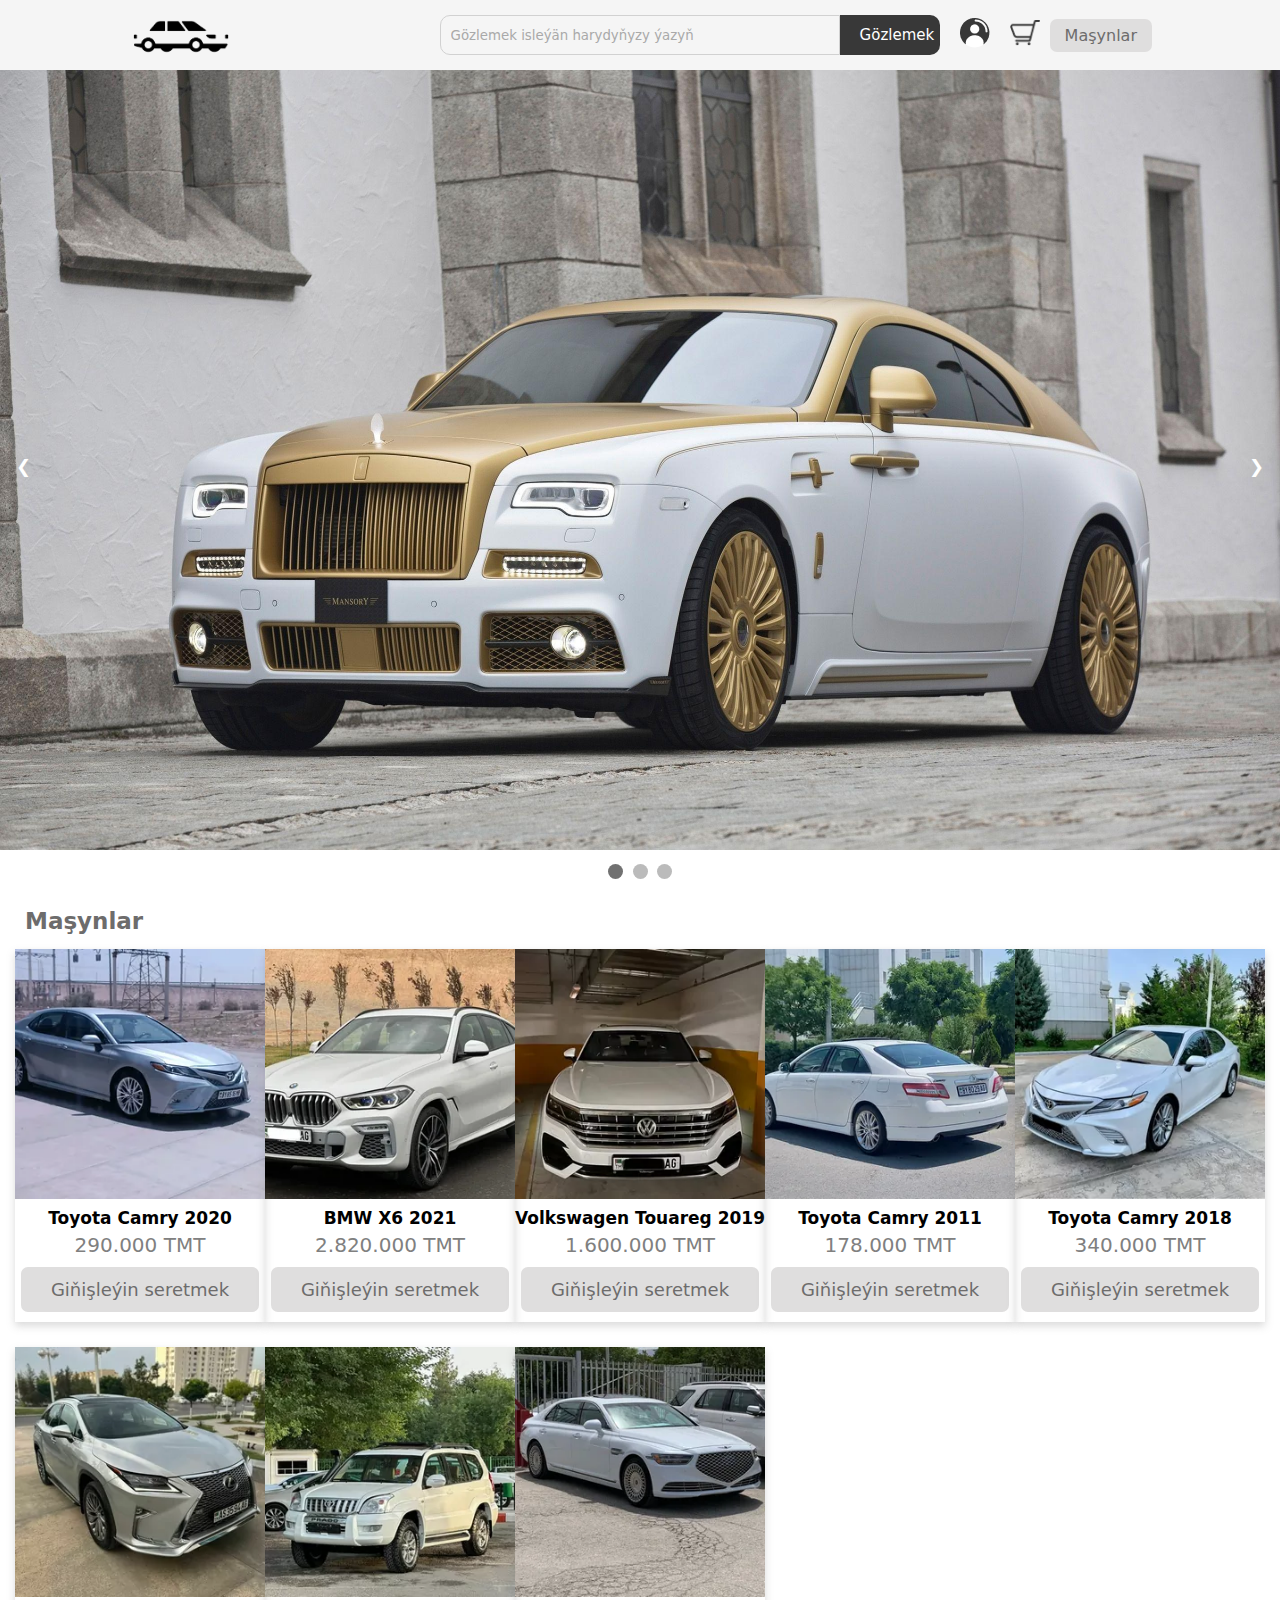
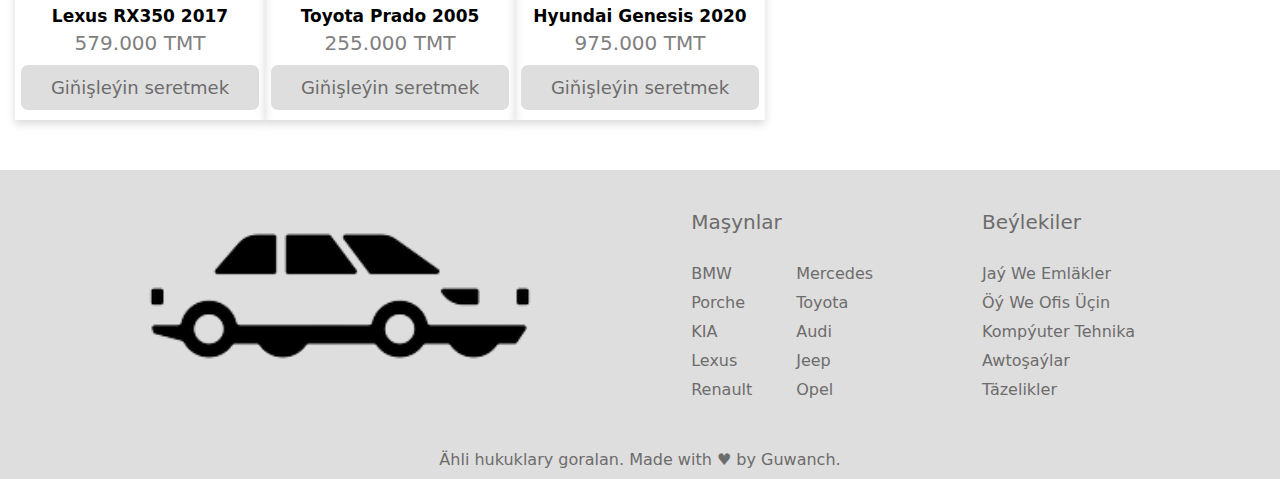
==== index.html @ 46a743f5 "simple e-commerce" ====
<!DOCTYPE html>
<html lang="en">

<head>
    <meta charset="UTF-8">
    <meta name="viewport" content="width=device-width, initial-scale=1.0">
    <title>Masyn bazar</title>
    <link rel="stylesheet" href="styles.css">
</head>

<body>
    <nav class="navbar">
        <div class="nav">
            <img src="img/dark-logo.png" class="brand-logo" alt="">
            <div class="nav-items">
                <div class="search">
                    <input type="text" class="search-box" placeholder="Gözlemek isleýän harydyňyzy ýazyň">
                    <button class="search-btn">Gözlemek</button>
                </div>
                <a href="#"><img src="img/user.png" alt=""></a>
                <a href="#"><img src="img/cart.png" alt=""></a>
                <div class="dropdown">
                    <button onclick="myFunction()" class="dropbtn">Maşynlar</button>
                    <div id="myDropdown" class="dropdown-content">
                        <a href="products/product1.html">Toyota Camry 2020</a>
                        <a href="products/product2.html">BMW X6 2021</a>
                        <a href="products/product3.html">Volkswagen Touareg 2019</a>
                        <a href="products/product4.html">Toyota Camry 2011</a>
                        <a href="products/product5.html">Toyota Camry 2018</a>
                        <a href="products/product6.html">Lexus RX350 2017</a>
                        <a href="products/product7.html">Toyota Prado 2005</a>
                        <a href="products/product8.html">Hyundai Genesis 2020</a>
                    </div>
                </div>
            </div>
        </div>
    </nav>
    <!-- SLider -->
    <div class="slideshow-container">

        <div class="mySlides fade">
            <img src="img/slider1.jpg" style="width:100%">
        </div>

        <div class="mySlides fade">
            <img src="img/slider2.jpg" style="width:100%">
        </div>

        <div class="mySlides fade">
            <img src="img/slider3.jpg" style="width:100%">
        </div>

        <a class="prev" onclick="plusSlides(-1)">❮</a>
        <a class="next" onclick="plusSlides(1)">❯</a>

    </div>

    <div style="text-align:center">
        <span class="dot" onclick="currentSlide(1)"></span>
        <span class="dot" onclick="currentSlide(2)"></span>
        <span class="dot" onclick="currentSlide(3)"></span>
    </div>

    <!-- Products -->
    <h2 class="category-name">Maşynlar</h2>
    <div class="product-container">

        <div class="card">
            <img src="img/product1.webp" alt="Denim Jeans" style="width:100%">
            <h1>Toyota Camry 2020</h1>
            <p class="price">290.000 TMT</p>
            <a href="products/product1.html"><button>Giňişleýin seretmek</button></a>
        </div>

        <div class="card">
            <img src="img/product2.webp" alt="Denim Jeans" style="width:100%">
            <h1>BMW X6 2021</h1>
            <p class="price">2.820.000 TMT</p>
            <a href="products/product2.html"><button>Giňişleýin seretmek</button></a>
        </div>

        <div class="card">
            <img src="img/product3.webp" alt="Denim Jeans" style="width:100%">
            <h1>Volkswagen Touareg 2019</h1>
            <p class="price">1.600.000 TMT</p>
            <a href="products/product3.html"><button>Giňişleýin seretmek</button></a>
        </div>

        <div class="card">
            <img src="img/product4.webp" alt="Denim Jeans" style="width:100%">
            <h1>Toyota Camry 2011</h1>
            <p class="price">178.000 TMT</p>
            <a href="products/product4.html"><button>Giňişleýin seretmek</button></a>
        </div>

        <div class="card">
            <img src="img/product5.webp" alt="Denim Jeans" style="width:100%">
            <h1>Toyota Camry 2018</h1>
            <p class="price">340.000 TMT</p>
            <a href="products/product5.html"><button>Giňişleýin seretmek</button></a>
        </div>

        <div class="card">
            <img src="img/product6.webp" alt="Denim Jeans" style="width:100%">
            <h1>Lexus RX350 2017</h1>
            <p class="price">579.000 TMT</p>
            <a href="products/product6.html"><button>Giňişleýin seretmek</button></a>
        </div>

        <div class="card">
            <img src="img/product7.webp" alt="Denim Jeans" style="width:100%">
            <h1>Toyota Prado 2005</h1>
            <p class="price">255.000 TMT</p>
            <a href="products/product7.html"><button>Giňişleýin seretmek</button></a>
        </div>

        <div class="card">
            <img src="img/product8.webp" alt="Denim Jeans" style="width:100%">
            <h1>Hyundai Genesis 2020</h1>
            <p class="price">975.000 TMT</p>
            <a href="products/product8.html"><button>Giňişleýin seretmek</button></a>
        </div>


    </div>

    <footer>
        <div class="footer-content">
            <img src="img/dark-logo.png" class="logo" alt="">
            <div class="footer-ul-container">
                <ul class="category">
                    <li class="category-title">Maşynlar</li>
                    <li><a href="#" class="footer-link">BMW</a></li>
                    <li><a href="#" class="footer-link">Mercedes</a></li>
                    <li><a href="#" class="footer-link">Porche</a></li>
                    <li><a href="#" class="footer-link">Toyota</a></li>
                    <li><a href="#" class="footer-link">KIA</a></li>
                    <li><a href="#" class="footer-link">Audi</a></li>
                    <li><a href="#" class="footer-link">Lexus</a></li>
                    <li><a href="#" class="footer-link">Jeep</a></li>
                    <li><a href="#" class="footer-link">Renault</a></li>
                    <li><a href="#" class="footer-link">Opel</a></li>
                </ul>
                <ul class="second-category">
                    <li class="category-title">Beýlekiler</li>
                    <li><a href="#" class="footer-link">Jaý we emläkler</a></li>
                    <li><a href="#" class="footer-link">Öý we ofis üçin</a></li>
                    <li><a href="#" class="footer-link">Kompýuter tehnika</a></li>
                    <li><a href="#" class="footer-link">Awtoşaýlar</a></li>
                    <li><a href="#" class="footer-link">Täzelikler</a></li>
                </ul>
            </div>
        </div>
        <p class="footer-credit">Ähli hukuklary goralan. Made with ♥ by Guwanch.</p>
    </footer>

    <script>
        let slideIndex = 1;
        showSlides(slideIndex);

        function plusSlides(n) {
            showSlides(slideIndex += n);
        }

        function currentSlide(n) {
            showSlides(slideIndex = n);
        }

        function showSlides(n) {
            let i;
            let slides = document.getElementsByClassName("mySlides");
            let dots = document.getElementsByClassName("dot");
            if (n > slides.length) {
                slideIndex = 1
            }
            if (n < 1) {
                slideIndex = slides.length
            }
            for (i = 0; i < slides.length; i++) {
                slides[i].style.display = "none";
            }
            for (i = 0; i < dots.length; i++) {
                dots[i].className = dots[i].className.replace(" active", "");
            }
            slides[slideIndex - 1].style.display = "block";
            dots[slideIndex - 1].className += " active";
        }

        function myFunction() {
            document.getElementById("myDropdown").classList.toggle("show");
        }

        // Close the dropdown if the user clicks outside of it
        window.onclick = function (event) {
            if (!event.target.matches('.dropbtn')) {
                var dropdowns = document.getElementsByClassName("dropdown-content");
                var i;
                for (i = 0; i < dropdowns.length; i++) {
                    var openDropdown = dropdowns[i];
                    if (openDropdown.classList.contains('show')) {
                        openDropdown.classList.remove('show');
                    }
                }
            }
        }
    </script>

</body>

</html>
---- styles.css ----
* {
    margin: 0;
    padding: 0;
    box-sizing: border-box;
    font-family: 'system-ui', sans-serif;
}

.navbar {
    position: sticky;
    top: 0;
    left: 0;
    width: 100%;
    background: #f5f5f5;
    z-index: 9;
}

.nav {
    padding: 10px 10vw;
    display: flex;
    justify-content: space-between;
    align-items: center;
    height: 70px;
}

.brand-logo {
    height: 40px;
}

.nav-items {
    display: flex;
    align-items: center;
}

.search {
    width: 500px;
    display: flex;
}

.search-box {
    width: 80%;
    height: 40px;
    padding: 10px;
    border-top-left-radius: 10px;
    border-bottom-left-radius: 10px;
    border: 1px solid #d1d1d1;
    background: none;
    color: #4e4e4e;
    outline: none;
}

.search-btn {
    width: 20%;
    height: 40px;
    padding: 10px 20px;
    border: none;
    outline: none;
    cursor: pointer;
    background: #383838;
    color: #fff;
    text-transform: capitalize;
    font-size: 15px;
    border-top-right-radius: 10px;
    border-bottom-right-radius: 10px;
}

.search-box::placeholder {
    color: #a9a9a9;
}

.nav-items a {
    margin-left: 20px;
}

.nav-items a img {
    width: 30px;
}

/* SLider */
* {
    box-sizing: border-box
}

.mySlides {
    display: none;
}

.mySlides>img {
    max-width: 100%;
    height: calc(100vh - 120px);
}

.slideshow-container {
    max-width: 100vw;
    position: relative;
    margin: auto;
}

.prev,
.next {
    cursor: pointer;
    position: absolute;
    top: 50%;
    width: auto;
    padding: 16px;
    margin-top: -22px;
    color: white;
    font-weight: bold;
    font-size: 18px;
    transition: 0.6s ease;
    border-radius: 0 3px 3px 0;
    user-select: none;
}

.next {
    right: 0;
    border-radius: 3px 0 0 3px;
}

.prev:hover,
.next:hover {
    background-color: rgba(0, 0, 0, 0.8);
}

.dot {
    cursor: pointer;
    height: 15px;
    width: 15px;
    margin: 10px 2px;
    background-color: #bbb;
    border-radius: 50%;
    display: inline-block;
    transition: background-color 0.6s ease;
}

.active,
.dot:hover {
    background-color: #717171;
}

.fade {
    animation-name: fade;
    animation-duration: 1s;
}

@keyframes fade {
    from {
        opacity: .5
    }

    to {
        opacity: 1
    }
}

/* Product card */
.category-name {
    font-size: 23px;
    color: rgb(109, 108, 108);
    margin: 15px;
    padding-left: 10px;
}

.product-container {
    display: grid;
    grid-template-columns: auto auto auto auto auto;
    margin-bottom: 25px;
    padding: 0 15px;
}

.card {
    box-shadow: 0 4px 8px 0 rgba(134, 134, 134, 0.3);
    max-width: 280px;
    margin: auto;
    text-align: center;
    font-family: arial;
    margin-bottom: 25px;
}

.card>h1 {
    font-size: 17px;
    margin: 5px 0;
}

.price {
    color: grey;
    font-size: 20px;
    width: 100%;
    text-align: center;
    margin-bottom: 10px;
}

.card button {
    border: none;
    outline: 0;
    padding: 12px;
    color: rgb(109, 108, 108);
    background-color: #dfdede;
    text-align: center;
    cursor: pointer;
    width: 95%;
    font-size: 18px;
    border-radius: 7px;
    margin: 0 5px 10px 5px
}

.card button:hover {
    opacity: 0.7;
}

/* Footer */
footer {
    position: relative;
    width: 100%;
    padding: 40px 10vw;
    padding-bottom: 80px;
    background: #dfdede;
}

.footer-content {
    display: flex;
    width: 100%;
    justify-content: space-between;
}

.footer-content .logo {
    height: 160px;
}

.footer-ul-container {
    width: 45%;
    display: flex;
    justify-content: space-between;
}

.category {
    width: 200px;
    display: grid;
    grid-template-columns: repeat(2, 1fr);
    grid-gap: 10px;
    list-style: none;
}

.second-category {
    display: flex;
    flex-direction: column;
    gap: 10px;
    width: 170px;
    list-style: none;
}

.category-title {
    grid-column: span 2;
    text-transform: capitalize;
    color: rgb(109, 108, 108);
    font-size: 20px;
    margin-bottom: 20px;
}

.category .footer-link {
    text-decoration: none;
    text-transform: capitalize;
    color: rgb(109, 108, 108);
}

.second-category .footer-link {
    text-decoration: none;
    text-transform: capitalize;
    color: rgb(109, 108, 108);
}

.footer-link:hover {
    color: rgb(0, 0, 0);
}

.footer-credit {
    width: 100%;
    padding: 10px;
    position: absolute;
    left: 0;
    bottom: 0;
    text-align: center;
    color: rgb(109, 108, 108);
}

li {
    width: max-content
}

.dropbtn {
    background-color: #dfdede;
    color: rgb(109, 108, 108);
    padding: 7px 15px;
    font-size: 16px;
    border: none;
    cursor: pointer;
    margin-left: 10px;
    border-radius: 7px;
}

.dropbtn:hover,
.dropbtn:focus {
    background-color: #ecebeb;
}

.dropdown {
    position: relative;
    display: inline-block;
}

.dropdown-content {
    display: none;
    position: absolute;
    background-color: #f1f1f1;
    min-width: 200px;
    overflow: auto;
    box-shadow: 0px 8px 16px 0px rgba(0, 0, 0, 0.2);
    z-index: 1;
    border-radius: 7px;
}

.dropdown-content a {
    color: black;
    padding: 12px 16px;
    text-decoration: none;
    display: block;
    margin-left: 0;
}

.dropdown a:hover {
    background-color: #ddd;
}

.show {
    display: block;
}
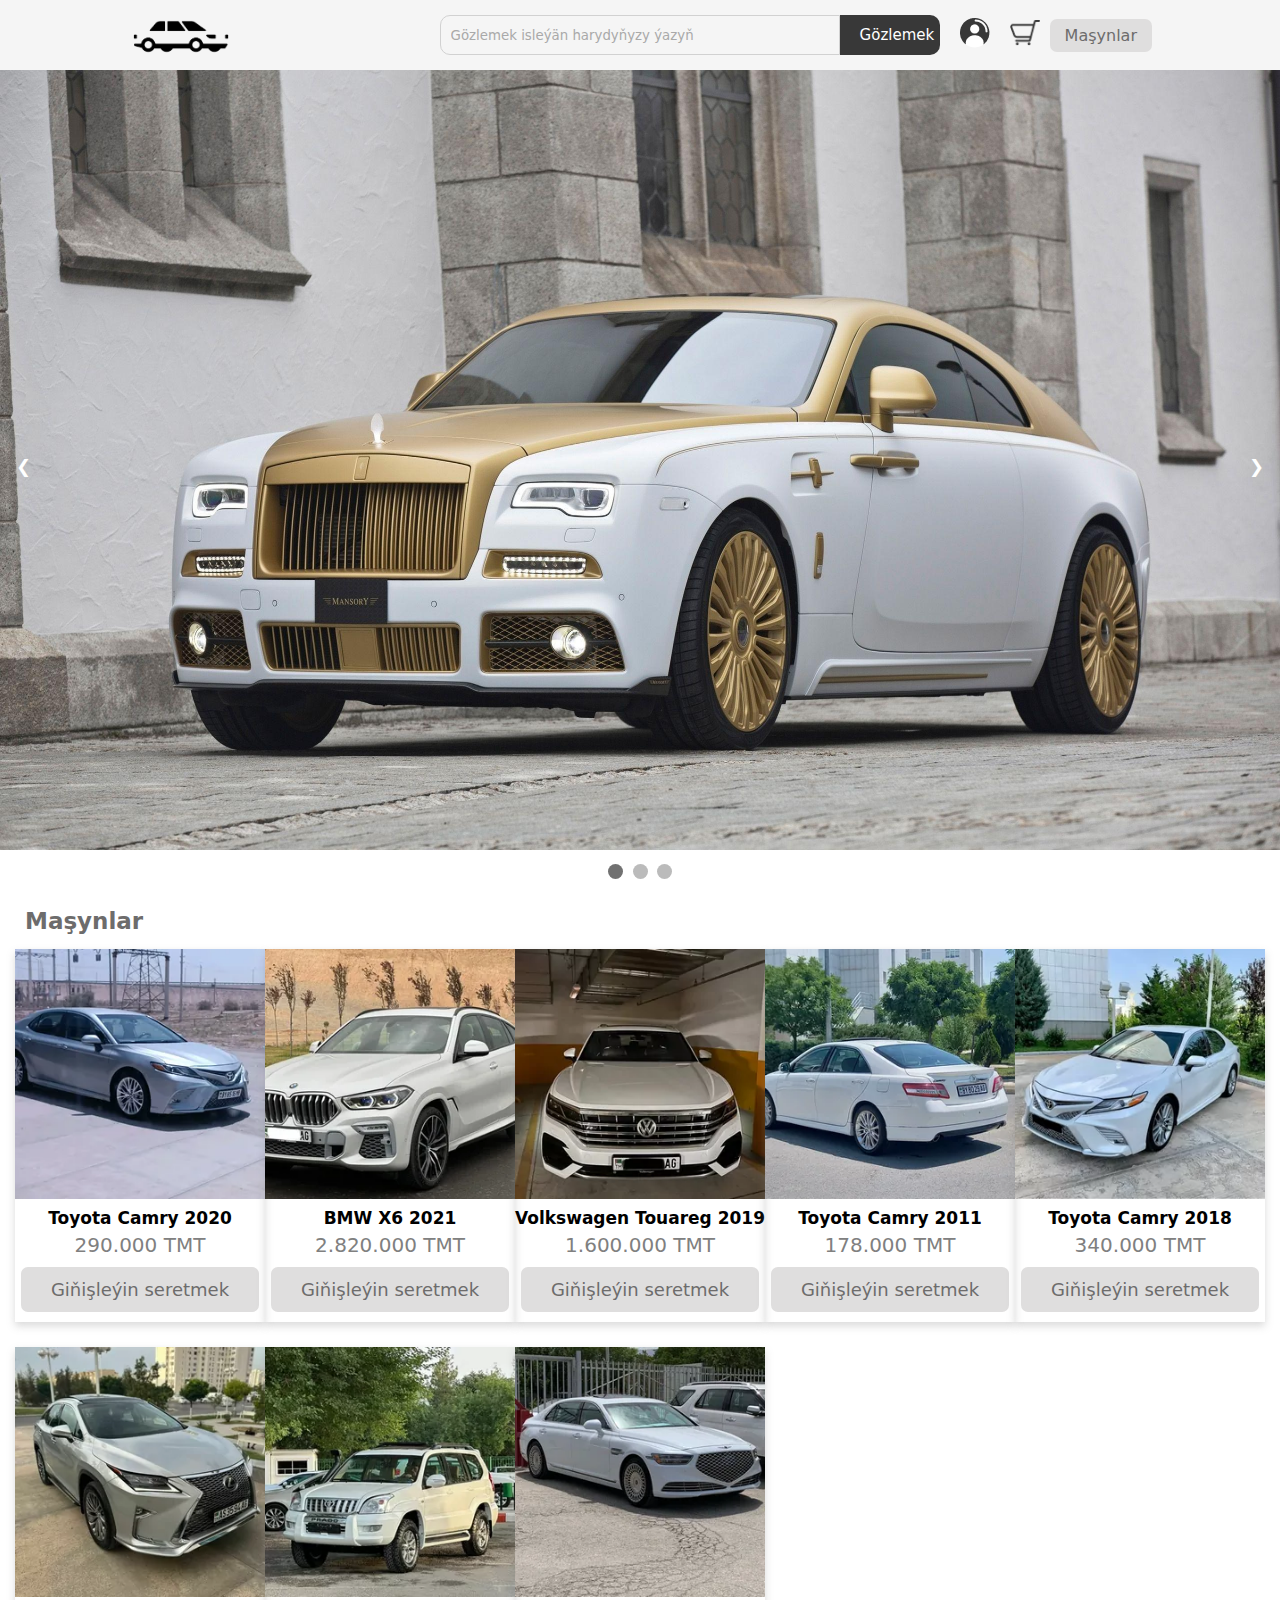
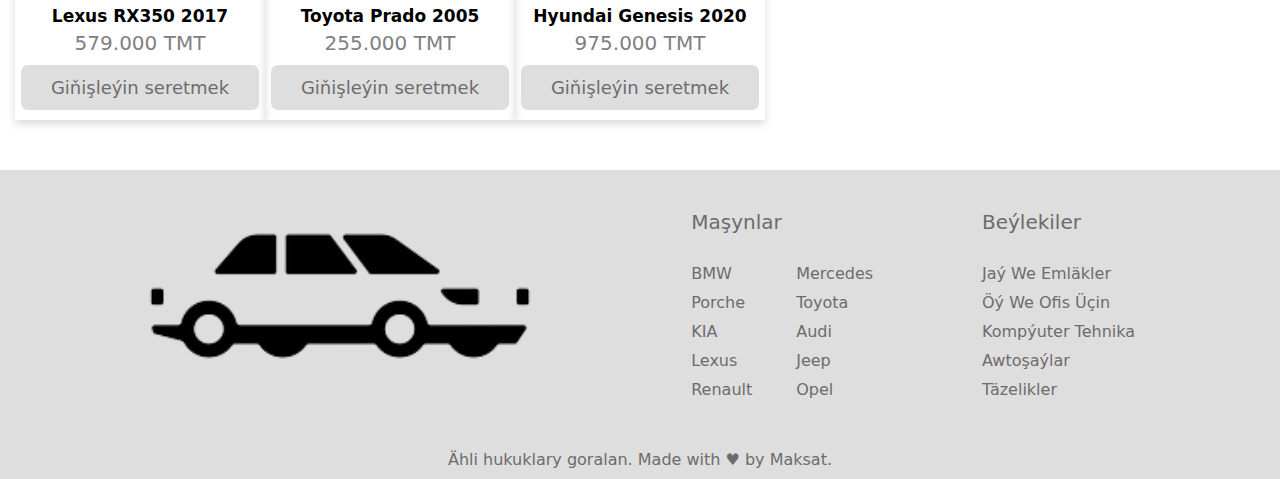
==== commit c842052b: "some changes on footer" ====
--- a/index.html
+++ b/index.html
@@ -151,7 +151,7 @@
                 </ul>
             </div>
         </div>
-        <p class="footer-credit">Ähli hukuklary goralan. Made with ♥ by Guwanch.</p>
+        <p class="footer-credit">Ähli hukuklary goralan. Made with ♥ by Maksat.</p>
     </footer>
 
     <script>
